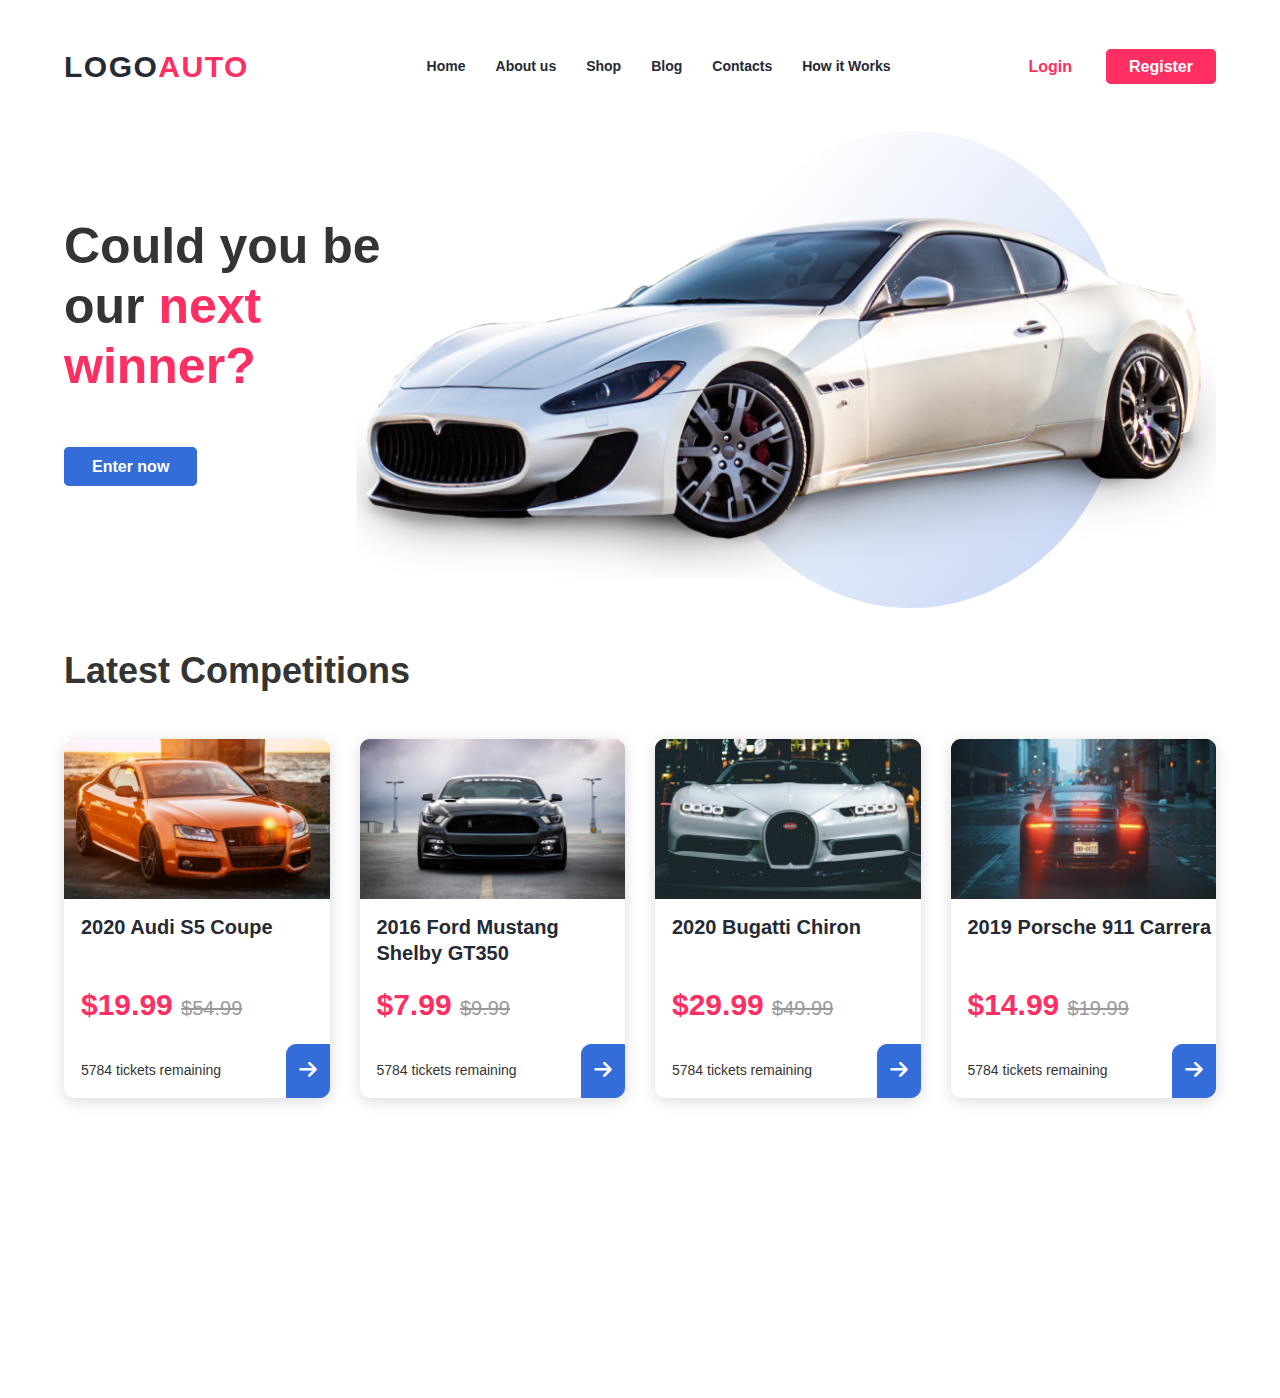
==== index.html @ 24942f80 "final" ====
<!DOCTYPE html>
<html lang="en">
<head>
    <meta charset="UTF-8">
    <meta http-equiv="X-UA-Compatible" content="IE=edge">
    <meta name="viewport" content="width=device-width, initial-scale=1.0">
    <link rel="stylesheet" href="normalize.css">
    <link rel="stylesheet" href="styles.css">
    <link rel="apple-touch-icon" sizes="180x180" href="src/icons/apple-touch-icon.png">
    <link rel="icon" type="image/png" sizes="32x32" href="src/icons/favicon-32x32.png">
    <link rel="icon" type="image/png" sizes="16x16" href="src/icons/favicon-16x16.png">
    <link rel="manifest" href="/site.webmanifest">
    <link rel="stylesheet" href="src/icons/icons.css">
    <title>Logo Auto</title>
</head>
<body>
    <header class="header">
        <span class="logo">logo<span class="text__red">auto</span></span>
        <nav class="header__nav">
            <ul class="nav__ul">
                <li class="nav__li"><a href="#" class="nav__a">Home</a></li>
                <li class="nav__li"><a href="#" class="nav__a">About us</a></li>
                <li class="nav__li"><a href="#" class="nav__a">Shop</a></li>
                <li class="nav__li"><a href="#" class="nav__a">Blog</a></li>
                <li class="nav__li"><a href="#" class="nav__a">Contacts</a></li>
                <li class="nav__li"><a href="#" class="nav__a">How it Works</a></li>
            </ul>
        </nav>
        <div class="header__btns">
            <a href="#" class="h__btn" title="click and login">Login</a>
            <a href="#" class="h__btn__red" title="click and register">Register</a>
        </div>
    </header>
    <main>
        <section class="top">
            <div class="text">
                <h1 class="h1">Could you be our <span class="text__red">next winner?</span></h1>
                <a href="#" class="top__btn" title="you can enter right now">Enter now</a>
            </div>
            <div class="top__img">
                <img src="src/images/ellipse.svg" alt="ellipse" class="ellipse">
                <img src="src/images/img.png" alt="car" class="car">
            </div>
        </section>

        <section class="middle">
            <h2 class="h2">Latest Competitions</h2>
            <div class="row">
                <div class="cards">
                    <div class="card">
                        <img src="src/images/car1.jpg" alt="car-1" class="car__img">
                        <span class="car__name">2020 Audi S5 Coupe </span>
                        <span class="price">$19.99 <span class="gray">$54.99</span></span>
                        <div class="text__btn">
                            <span class="ticket">5784 tickets remaining</span>
                            <a href="#" class="right__btn" title="check more info"><span class="icon-right"></span></a>
                        </div>
                    </div>
                    <div class="card">
                        <img src="src/images/car2.jpg" alt="car-2" class="car__img">
                        <span class="car__name">2016 Ford Mustang Shelby GT350</span>
                        <span class="price">$7.99 <span class="gray">$9.99</span></span>
                        <div class="text__btn">
                            <span class="ticket">5784 tickets remaining</span>
                            <a href="#" class="right__btn" title="check more info"><span class="icon-right"></span></a>
                        </div>
                    </div>
                    <div class="card">
                        <img src="src/images/car3.jpg" alt="car-3" class="car__img">
                        <span class="car__name">2020 Bugatti Chiron </span>
                        <span class="price">$29.99 <span class="gray">$49.99</span></span>
                        <div class="text__btn">
                            <span class="ticket">5784 tickets remaining</span>
                            <a href="#" class="right__btn" title="check more info"><span class="icon-right"></span></a>
                        </div>
                    </div>
                    <div class="card">
                        <img src="src/images/car4.jpg" alt="car-4" class="car__img">
                        <span class="car__name">2019 Porsche 911 Carrera </span>
                        <span class="price">$14.99 <span class="gray">$19.99</span></span>
                        <div class="text__btn">
                            <span class="ticket">5784 tickets remaining</span>
                            <a href="#" class="right__btn" title="check more info"><span class="icon-right"></span></a>
                        </div>
                    </div>
                </div>
            </div>
        </section>
        

    </main>
</body>
</html>
---- styles.css ----
@font-face {
    font-family: 'Rajdhani';
    src: url('src/fonts/Rajdhani/Rajdhani-Bold.ttf');
    font-weight: 700;
    font-style: normal;
}

@font-face {
    font-family: 'Open Sans';
    src: url('src/fonts/Open/OpenSans-Regular.ttf');
    font-weight: 400;
    font-style: normal;
}

@font-face {
    font-family: 'Open Sans';
    src: url('src/fonts/Open/OpenSans-SemiBold.ttf');
    font-weight: 600;
    font-style: normal;
}

* {
    box-sizing: border-box;
}



/* HEADER */ 

.header {
    max-width: 90vw;
    margin: 0 auto;
    padding-top: 40px;
    margin-bottom: 45px;

    display: flex;
    justify-content: space-between;
    align-items: center;
}

.logo {
    font-family: 'Rajdhani', sans-serif;
    font-weight: bold;
    font-size: 30px;
    line-height: 1.26;
    letter-spacing: 0.05em;
    text-transform: uppercase;

    color: #252A34;

    cursor: pointer;
}

.logo:hover {
    transform: rotate(1turn);
    transition: 1s ease-in-out;
}

.text__red {
    color: #FF2E63; 
}
                    
.nav__ul {
    margin: 0;

    display: flex;

    list-style-type: none;
}

.nav__li {
    margin: 0 15px;

    position: relative;
}

.nav__li::after {
    position: absolute;
	left: 0;
    top: 130%;
	content: '';
	height: 2px;
	width: 0px; 
	background: #FF2E63;
    transition: .25s linear;
}

.nav__li:hover::after {
    width: 100%;
}

.nav__li:hover {
    transform: scale(1.2);
    transition: .25s linear;
}

.nav__a {
    font-family: 'Open Sans', sans-serif;
    font-weight: 600;
    font-size: 14px;
    line-height: 1.35;

    color: #252A34;
    text-decoration: none;
}

.h__btn {
    font-family: 'Open Sans', sans-serif;
    font-weight: 600;
    font-size: 16px;
    line-height: 1.37;

    color: #FF2E63;
    text-decoration: none;

    transition: .2s linear;

    position: relative;
}

.h__btn::after {
    position: absolute;
	left: 0;
    top: 130%;
	content: '';
	height: 2px;
	width: 0px; 
	background: #FF2E63;
	transition: all .25s ease-in-out;	
}

.h__btn:hover::after {
    width: 100%;
}

.h__btn:hover {
    letter-spacing: 2px;
    margin-right: -5px;
    margin-left: -5px;
}

.h__btn__red {
    margin-left: 30px;
    padding: 8px 22px;

    font-family: 'Open Sans', sans-serif;
    font-weight: 600;
    font-size: 16px;
    line-height: 1.37;

    color: #FFFFFF;
    text-decoration: none;
    background: #FF2E63;

    border-radius: 5px;
    border: 1px solid #FF2E63;

    transition: .2s linear;
}

.h__btn__red:hover {
    color: #FF2E63;
    background: white;
}



/* TOP */ 

.top {
    max-width: 90vw;
    margin: 0 auto;
    padding-top: 85px;
    margin-bottom: 65px;

    display: flex;
}

.h1 {
    max-width: 350px;
    margin-top: 0;
    margin-bottom: 60px;
    margin-right: -50px;

    font-family: 'Rajdhani', sans-serif;
    font-weight: bold;
    font-size: 50px;
    line-height: 1.2;

    color: #343434;
}

.top__img {
    position: relative;

    flex-grow: 2;
}

.ellipse {
    width: 50%;

    position: absolute;
    top: -85px;
    right: 90px;

    z-index: -1;
}

.car {
    width: 100%;
}

.top__btn {
    text-decoration: none;
    padding: 10px 27px;

    font-family: 'Open Sans', sans-serif;
    font-weight: 600;
    font-size: 16px;
    line-height: 1.37;
    text-align: center;

    color: #FFFFFF;
    background: #346CD9;
    border: 1px solid #346CD9;
    border-radius: 5px;

    transition: .25s ease-in-out;
}

.top__btn:hover {
    color: #346CD9;
    background: #FFFFFF;
}



/* MIDDLE */

.middle {
    max-width: 90vw;
    margin: 0 auto; 
    margin-bottom: 300px;
}

.h2 {
    margin-top: 0;
    margin-bottom: 45px;

    font-family: 'Rajdhani', sans-serif;
    font-weight: bold;
    font-size: 36px;
    line-height: 1.27;

    color: #343434;
}

.cards {
    display: flex;
}

.row {
    margin: 0 -15px;
}

.card {
    width: 25%;

    display: flex;
    flex-direction: column;
    flex-wrap: nowrap;

    margin: 0 15px;

    box-shadow: 0px 3px 15px rgba(0, 0, 0, 0.15);
    border-radius: 10px;

    cursor: pointer;
}

.card:hover {
    transform: scale(1.05);
    transition:  .25s ease;
}

.car__img {
    width: 100%;

    margin-bottom: 15px;
}

.car__name {
    max-width: 250px;
    display: block;
    margin-left: 17px;
    margin-bottom: 1em;

    flex-grow: 2;

    font-family: 'Rajdhani', sans-serif;
    font-weight: bold;
    font-size: 20px;
    line-height: 1.3;

    color: #252A34;
}

.price {
    display: block;
    margin-left: 17px;
    margin-bottom: 20px;

    font-family: 'Rajdhani', sans-serif;
    font-weight: bold;
    font-size: 30px;
    line-height: 1.26;

    color: #FF2E63;
}

.gray {
    font-family: 'Open Sans', sans-serif;
    font-weight: 400;
    font-size: 20px;
    line-height: 1.3;
    text-decoration-line: line-through;

    color: #999999;
}

.text__btn {
    margin-left: 17px;
    display: flex;
    justify-content: space-between;

}

.ticket {
    align-self: center;

    font-family: 'Open Sans', sans-serif;
    font-weight: normal;
    font-size: 14px;
    line-height: 1.35;

    color: #343434;
}

.right__btn {
    font-family: 'Open Sans', sans-serif;
    font-weight: 400;
    font-size: 20px;
    text-decoration: none;
    color: #FFFFFF;

    padding: 14px 11px;

    background: #346CD9;
    border: 1px solid #346CD9;
    border-radius: 10px 0px;
}

.right__btn:hover {
    color: #346CD9;
    background: #FFFFFF;
    transition: .25s ease-in-out;
}
---- src/icons/icons.css ----
@font-face {
  font-family: 'icomoon';
  src:  url('fonts/icomoon.eot?tarnfy');
  src:  url('fonts/icomoon.eot?tarnfy#iefix') format('embedded-opentype'),
    url('fonts/icomoon.ttf?tarnfy') format('truetype'),
    url('fonts/icomoon.woff?tarnfy') format('woff'),
    url('fonts/icomoon.svg?tarnfy#icomoon') format('svg');
  font-weight: normal;
  font-style: normal;
  font-display: block;
}

[class^="icon-"], [class*=" icon-"] {
  /* use !important to prevent issues with browser extensions that change fonts */
  font-family: 'icomoon' !important;
  speak: never;
  font-style: normal;
  font-weight: normal;
  font-variant: normal;
  text-transform: none;
  line-height: 1;

  /* Better Font Rendering =========== */
  -webkit-font-smoothing: antialiased;
  -moz-osx-font-smoothing: grayscale;
}

.icon-right:before {
  content: "\ea3c";
}
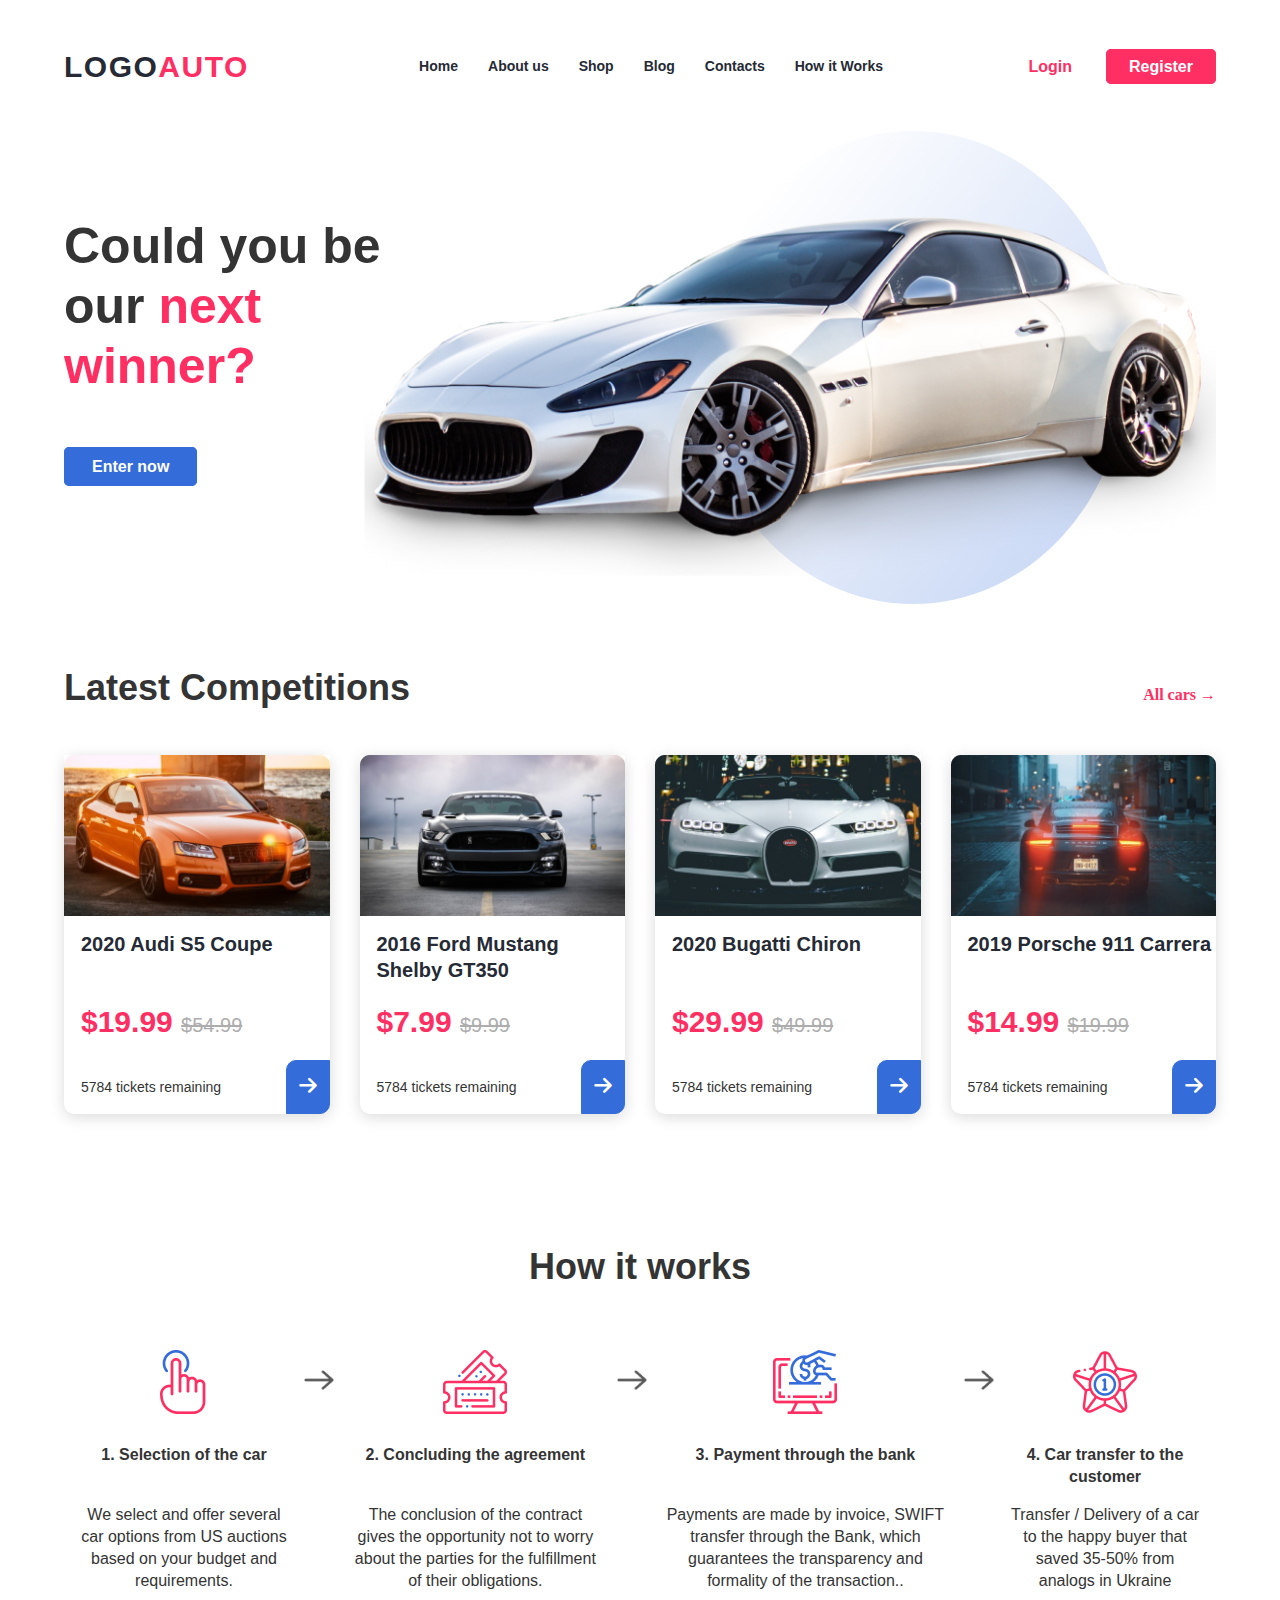
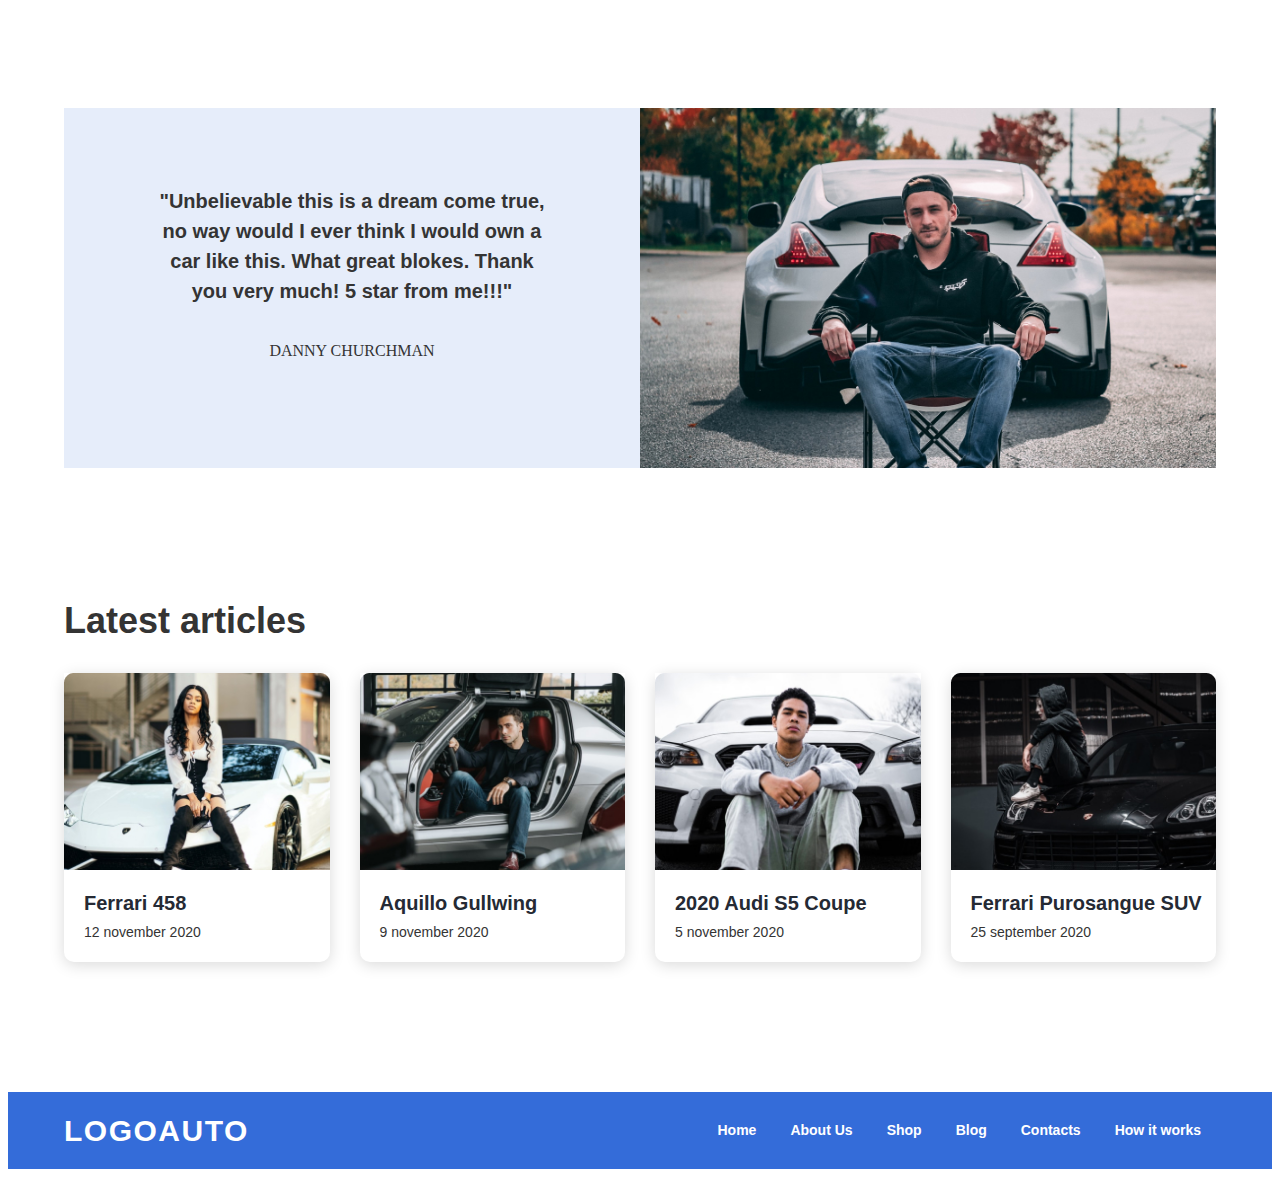
==== commit e78e4153: "final" ====
--- a/index.html
+++ b/index.html
@@ -18,12 +18,12 @@
         <span class="logo">logo<span class="text__red">auto</span></span>
         <nav class="header__nav">
             <ul class="nav__ul">
-                <li class="nav__li"><a href="#" class="nav__a">Home</a></li>
+                <li class="nav__li"><a href="#" class="nav__a nav__a_active">Home</a></li>
                 <li class="nav__li"><a href="#" class="nav__a">About us</a></li>
                 <li class="nav__li"><a href="#" class="nav__a">Shop</a></li>
                 <li class="nav__li"><a href="#" class="nav__a">Blog</a></li>
                 <li class="nav__li"><a href="#" class="nav__a">Contacts</a></li>
-                <li class="nav__li"><a href="#" class="nav__a">How it Works</a></li>
+                <li class="nav__li"><a href="#how-it-works" class="nav__a">How it Works</a></li>
             </ul>
         </nav>
         <div class="header__btns">
@@ -44,7 +44,10 @@
         </section>
 
         <section class="middle">
-            <h2 class="h2">Latest Competitions</h2>
+            <div class="middle-title">
+                <h2 class="h2">Latest Competitions</h2>
+                <a href="#" class="all-cars">All cars &#8594;</a>
+            </div>
             <div class="row">
                 <div class="cards">
                     <div class="card">
@@ -86,8 +89,89 @@
                 </div>
             </div>
         </section>
+
+        <section id="how-it-works"  class="how-it-works">
+            <h2 class="title">How it works</h2>
+            <div class="row">
+            <div class="rules">
+                <div class="rule">
+                    <img src="src/images/rule1.png" alt="rule-1" class="rule__img">
+                    <span class="rule__title">1. Selection of the car</span>
+                    <p class="rule__sub-title">We select and offer several car options from US auctions based on your budget and requirements.</p>
+                </div>
+                <img src="src/images/rule-vector.png" alt="vector" class="vector">
+                <div class="rule">
+                    <img src="src/images/rule2.png" alt="rule2" class="rule__img">
+                    <span class="rule__title">2. Concluding the agreement</span>
+                    <p class="rule__sub-title">The conclusion of the contract gives the opportunity not to worry about the parties for the fulfillment of their obligations.</p>
+                </div>
+                <img src="src/images/rule-vector.png" alt="vector" class="vector">
+                <div class="rule">
+                    <img src="src/images/rule3.png" alt="rule-3" class="rule__img">
+                    <span class="rule__title">3. Payment through the bank</span>
+                    <p class="rule__sub-title">Payments are made by invoice, SWIFT transfer through the Bank, which guarantees the transparency and formality of the transaction..</p>
+                </div>
+                <img src="src/images/rule-vector.png" alt="vector" class="vector">
+                <div class="rule">
+                    <img src="src/images/rule4.png" alt="rule-4" class="rule__img">
+                    <span class="rule__title">4. Car transfer to the customer</span>
+                    <p class="rule__sub-title">Transfer / Delivery of a car to the happy buyer that saved 35-50% from analogs in Ukraine</p>
+                </div>
+            </div>
+            </div>
+        </section>
+
+        <section class="review-container">
+            <div class="review">
+                <div class="review__text">
+                    <p class="review__p">"Unbelievable this is a dream come true, no way would I ever think I would own a car like this. What great blokes. Thank you very much! 5 star from me!!!"</p>
+                    <span class="review__subtitle">Danny Churchman</span>
+                </div>
+                <img src="src/images/review-img.jpg" alt="man" class="review__img">
+            </div>
+        </section>
+
+        <section class="latest-articles">
+            <h2 class="bottom-title">Latest articles</h2>
+            <div class="row">
+                <div class="cards">
+                    <div class="card">
+                        <img src="src/images/bottom1.jpg" alt="car-1" class="card__img">
+                        <span class="card__title">Ferrari 458</span>
+                        <span class="card__subtitle">12 november 2020</span>
+                    </div>
+                    <div class="card">
+                        <img src="src/images/bottom2.jpg" alt="car-2" class="card__img">
+                        <span class="card__title">Aquillo Gullwing</span>
+                        <span class="card__subtitle">9 november 2020</span>
+                    </div>
+                    <div class="card">
+                        <img src="src/images/bottom3.jpg" alt="car-3" class="card__img">
+                        <span class="card__title">2020 Audi S5 Coupe</span>
+                        <span class="card__subtitle">5 november 2020</span>
+                    </div>
+                    <div class="card">
+                        <img src="src/images/bottom4.jpg" alt="car-4" class="card__img">
+                        <span class="card__title">Ferrari Purosangue SUV</span>
+                        <span class="card__subtitle">25 september 2020</span>
+                    </div>
+                </div>
+            </div>
+        </section>
         
-
+        <footer class="footer">
+            <div class="footer-content">
+                <span class="footer-logo">logoauto</span>
+                <nav class="footer-nav">
+                    <a href="#" class="footer-nav__item footer-nav__item_active">Home</a>
+                    <a href="#" class="footer-nav__item">About Us</a>
+                    <a href="#" class="footer-nav__item">Shop</a>
+                    <a href="#" class="footer-nav__item">Blog</a>
+                    <a href="#" class="footer-nav__item">Contacts</a>
+                    <a href="#how-it-works" class="footer-nav__item">How it works</a>
+                </nav>
+            </div>
+        </footer>
     </main>
 </body>
 </html>--- a/styles.css
+++ b/styles.css
@@ -19,6 +19,13 @@
     font-style: normal;
 }
 
+@font-face {
+    font-family: 'Open Sans';
+    src: url('src/fonts/Open/OpenSans-ExtraBold.ttf');
+    font-weight: 800;
+    font-style: normal;
+}
+
 * {
     box-sizing: border-box;
 }
@@ -72,6 +79,10 @@
     margin: 0 15px;
 
     position: relative;
+}
+
+.nav__li:first-child {
+    margin-left: 0;
 }
 
 .nav__li::after {
@@ -104,6 +115,15 @@
     text-decoration: none;
 }
 
+.nav__a_active {
+    font-family: 'Open Sans', sans-serif;
+    font-weight: 800;
+    font-size: 14px;
+    line-height: 1.35;
+
+    color: #252A34;
+}
+
 .h__btn {
     font-family: 'Open Sans', sans-serif;
     font-weight: 600;
@@ -171,9 +191,13 @@
     max-width: 90vw;
     margin: 0 auto;
     padding-top: 85px;
-    margin-bottom: 65px;
-
-    display: flex;
+    margin-bottom: 85px;
+
+    display: flex;
+}
+
+.text {
+    flex-shrink: 0;
 }
 
 .h1 {
@@ -202,7 +226,6 @@
     position: absolute;
     top: -85px;
     right: 90px;
-
     z-index: -1;
 }
 
@@ -211,7 +234,6 @@
 }
 
 .top__btn {
-    text-decoration: none;
     padding: 10px 27px;
 
     font-family: 'Open Sans', sans-serif;
@@ -219,6 +241,7 @@
     font-size: 16px;
     line-height: 1.37;
     text-align: center;
+    text-decoration: none;
 
     color: #FFFFFF;
     background: #346CD9;
@@ -240,7 +263,13 @@
 .middle {
     max-width: 90vw;
     margin: 0 auto; 
-    margin-bottom: 300px;
+    margin-bottom: 100px;
+}
+
+.middle-title {
+    display: flex;
+    justify-content: space-between;
+    align-items: baseline;
 }
 
 .h2 {
@@ -255,8 +284,24 @@
     color: #343434;
 }
 
+.all-cars {
+    text-decoration: none;
+    font-family: Open Sans;
+    font-weight: 600;
+    font-size: 16px;
+    line-height: 1.37;
+
+    color: #FF2E63;
+}
+
+.all-cars:hover {
+    font-size: 18px;
+    transition: .25s linear;
+}
+
 .cards {
     display: flex;
+    flex-wrap: wrap;
 }
 
 .row {
@@ -264,13 +309,15 @@
 }
 
 .card {
-    width: 25%;
-
     display: flex;
     flex-direction: column;
-    flex-wrap: nowrap;
+    flex-grow: 1;
+
+    min-width: 260px;
+    max-width: calc(25% - 30px);
 
     margin: 0 15px;
+    margin-bottom: 30px;
 
     box-shadow: 0px 3px 15px rgba(0, 0, 0, 0.15);
     border-radius: 10px;
@@ -326,6 +373,7 @@
     text-decoration-line: line-through;
 
     color: #999999;
+    opacity: 0.8;
 }
 
 .text__btn {
@@ -365,3 +413,232 @@
     background: #FFFFFF;
     transition: .25s ease-in-out;
 }
+
+
+
+/* HOW IT WORKS */ 
+
+.how-it-works {
+    padding-bottom: 100px;
+}
+
+.title {
+    margin-bottom: 60px;
+
+    font-family: 'Rajdhani', sans-serif;
+    font-weight: bold;
+    font-size: 36px;
+    line-height: 1.27;
+    text-align: center;
+
+    color: #343434;
+}
+
+.rules {
+    max-width: 90vw;
+    margin: 0 auto;
+
+    display: flex;
+    justify-content: space-between;
+}
+
+.rule {
+    max-width: 25%;
+    margin: 0 15px;
+
+    display: flex;
+    flex-direction: column;
+}
+
+.rule__img {
+    max-width: 64px;
+    align-self: center;
+
+    margin-bottom: 30px;
+}
+
+.rule__title {
+    flex-grow: 2;
+
+    font-family: 'Open Sans', sans-serif;
+    font-weight: bold;
+    font-size: 16px;
+    line-height: 1.37;
+    text-align: center;
+
+    color: #343434;
+}
+
+.rule__sub-title {
+    font-family: 'Open Sans', sans-serif;
+    font-size: 16px;
+    line-height: 1.37;
+    text-align: center;
+
+    color: #343434;
+}
+
+.vector {
+    margin-top: 20px;
+    max-width: 32px;
+    max-height: 20px;
+}
+
+
+
+/* REVIEW */ 
+
+.review {
+    max-width: 90vw;
+    margin: 0 auto;
+
+    display: flex;
+}
+
+.review__img {
+    width: 50%;
+}
+
+.review__text {
+    width: 50%;
+    display: block;
+    background: rgba(52, 108, 217, 0.12);
+}
+
+.review__p {
+    max-width: 400px;
+    margin: 0 auto;
+    margin-top: 78px;
+    margin-bottom: 30px;
+
+    font-family: 'Open Sans', sans-serif;
+    font-weight: 600;
+    font-size: 20px;
+    line-height: 1.5;
+    text-align: center;
+
+    color: #343434;
+}
+
+.review__subtitle {
+    display: block;
+    margin: 0 auto;
+
+    font-family: Open Sans;
+    font-size: 16px;
+    line-height: 1.87;
+    text-align: center;
+    text-transform: uppercase;
+
+    color: #343434;
+}
+
+
+
+/* LATEST ARTICLES */ 
+
+.latest-articles {
+    max-width: 90vw;
+    margin: 0 auto;
+    padding: 100px 0;
+}
+
+.bottom-title {
+    font-family: 'Rajdhani', sans-serif;
+    font-weight: bold;
+    font-size: 36px;
+    line-height: 1.27;
+
+    color: #343434;
+}
+
+.card__title {
+    flex-grow: 2;
+
+    margin-top: 20px;
+    margin-left: 20px;
+    margin-bottom: 7px;
+
+    font-family: 'Rajdhani', sans-serif;
+    font-weight: bold;
+    font-size: 20px;
+    line-height: 1.3;
+
+    color: #252A34;
+}
+
+.card__subtitle {
+    margin-left: 20px;
+    margin-bottom: 20px;
+
+    font-family: 'Open Sans', sans-serif;
+    font-size: 14px;
+    line-height: 1.35;
+
+    color: #343434;
+}
+
+
+
+/* FOOTER */ 
+
+.footer {
+    max-width: 100vw;
+
+    background: #346CD9;
+}
+
+.footer-content {
+    max-width: 90vw;
+    margin: 0 auto;
+    padding: 20px 0;
+
+    display: flex;
+    justify-content: space-between;
+    align-items: center;
+}
+
+.footer-logo {
+    font-family: 'Rajdhani', sans-serif;
+    font-weight: bold;
+    font-size: 30px;
+    line-height: 1.26;
+    letter-spacing: 0.05em;
+    text-transform: uppercase;
+
+    color: #FFFFFF;
+}
+
+.footer-nav__item {
+    padding: 15px;
+
+    text-decoration: none;
+    font-family: 'Open Sans', sans-serif;
+    font-weight: 600;
+    font-size: 14px;
+    line-height: 1.35;
+
+    color: #FFFFFF;
+
+    position: relative;
+}
+
+.footer-nav__item_active {
+    font-weight: 800;
+}
+
+.footer-nav__item::after {
+    position: absolute;
+    margin-left: 15px;
+	left: 0;
+    top: 80%;
+	content: '';
+	height: 2px;
+	width: 0; 
+	background: #FFFFFF;
+    transition: .25s linear;
+}
+
+.footer-nav__item:hover::after {
+    width: calc(100% - 30px);
+}
